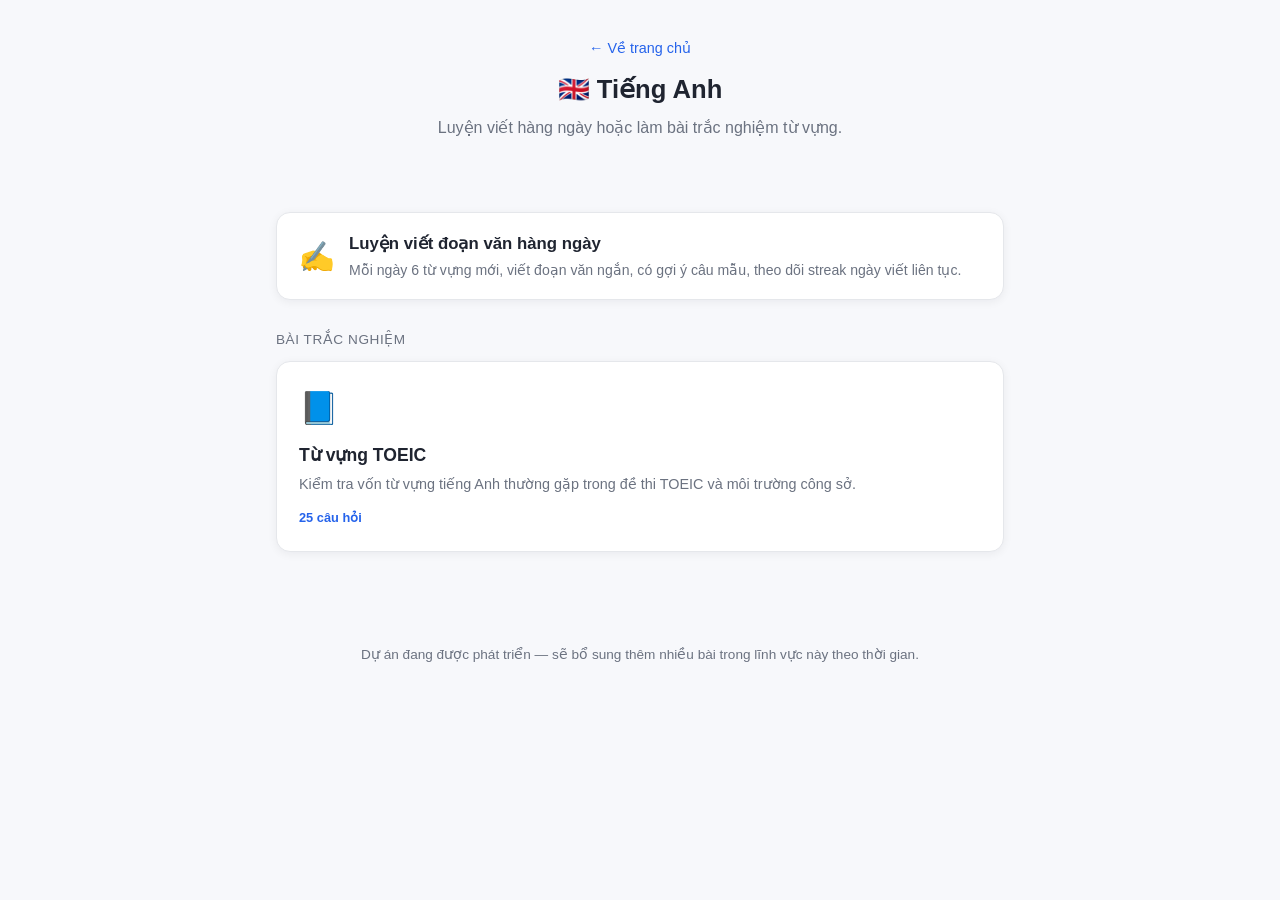
==== English/index.html @ 6055a102 "Tái cấu trúc: gộp toàn bộ nội dung Tiếng Anh vào thư mục English/, trang chủ chuyển thành danh sách " ====
<!DOCTYPE html>
<html lang="vi">
<head>
<meta charset="UTF-8">
<meta name="viewport" content="width=device-width, initial-scale=1.0">
<title>Tiếng Anh — Ngân hàng bài tập kiểm tra kiến thức</title>
<link rel="stylesheet" href="../css/style.css">
</head>
<body>
  <header class="site-header">
    <a href="../index.html" class="back-link">&larr; Về trang chủ</a>
    <h1>🇬🇧 Tiếng Anh</h1>
    <p class="subtitle">Luyện viết hàng ngày hoặc làm bài trắc nghiệm từ vựng.</p>
  </header>

  <main class="container">
    <div class="feature-links">
      <a class="feature-link-card" href="writing.html">
        <span class="feature-link-icon">✍️</span>
        <span>
          <h3>Luyện viết đoạn văn hàng ngày</h3>
          <p>Mỗi ngày 6 từ vựng mới, viết đoạn văn ngắn, có gợi ý câu mẫu, theo dõi streak ngày viết liên tục.</p>
        </span>
      </a>
    </div>

    <p class="section-label">Bài trắc nghiệm</p>
    <div id="field-grid" class="field-grid">
      <p class="loading">Đang tải danh sách bài trắc nghiệm...</p>
    </div>
  </main>

  <footer class="site-footer">
    <p>Dự án đang được phát triển — sẽ bổ sung thêm nhiều bài trong lĩnh vực này theo thời gian.</p>
  </footer>

  <script src="js/index.js"></script>
</body>
</html>
---- css/style.css ----
:root {
  --bg: #f7f8fb;
  --card-bg: #ffffff;
  --text: #1f2430;
  --text-muted: #6b7280;
  --primary: #3b82f6;
  --primary-dark: #2563eb;
  --success: #16a34a;
  --error: #dc2626;
  --border: #e5e7eb;
  --radius: 14px;
  --shadow: 0 2px 10px rgba(15, 23, 42, 0.06);
}

* { box-sizing: border-box; }

body {
  margin: 0;
  font-family: "Segoe UI", -apple-system, BlinkMacSystemFont, Roboto, Arial, sans-serif;
  background: var(--bg);
  color: var(--text);
  line-height: 1.5;
}

.container {
  max-width: 760px;
  margin: 0 auto;
  padding: 24px 16px 60px;
}

.site-header {
  text-align: center;
  padding: 36px 16px 20px;
}

.site-header h1 {
  font-size: 1.6rem;
  margin: 0 0 8px;
}

.subtitle {
  color: var(--text-muted);
  margin: 0;
}

.site-footer {
  text-align: center;
  color: var(--text-muted);
  font-size: 0.85rem;
  padding: 20px 16px 40px;
}

/* ---- Field selection grid ---- */
.field-grid {
  display: grid;
  grid-template-columns: repeat(auto-fit, minmax(220px, 1fr));
  gap: 16px;
}

.field-card {
  display: block;
  background: var(--card-bg);
  border-radius: var(--radius);
  box-shadow: var(--shadow);
  padding: 22px;
  text-decoration: none;
  color: var(--text);
  border: 1px solid var(--border);
  transition: transform 0.15s ease, box-shadow 0.15s ease;
}

.field-card:hover {
  transform: translateY(-3px);
  box-shadow: 0 6px 18px rgba(15, 23, 42, 0.1);
}

.field-icon {
  font-size: 2rem;
  margin-bottom: 10px;
  display: block;
}

.field-card h3 {
  margin: 0 0 6px;
  font-size: 1.1rem;
}

.field-card p {
  margin: 0;
  color: var(--text-muted);
  font-size: 0.9rem;
}

.field-count {
  display: inline-block;
  margin-top: 12px;
  font-size: 0.8rem;
  font-weight: 600;
  color: var(--primary-dark);
}

.loading {
  color: var(--text-muted);
  text-align: center;
}

.error-text {
  color: var(--error);
  text-align: center;
}

/* ---- Quiz header / progress ---- */
.quiz-header {
  position: relative;
}

.back-link {
  display: inline-block;
  margin-bottom: 10px;
  color: var(--primary-dark);
  text-decoration: none;
  font-size: 0.9rem;
}

.back-link:hover { text-decoration: underline; }

.progress-bar {
  max-width: 480px;
  margin: 14px auto 6px;
  height: 8px;
  background: var(--border);
  border-radius: 999px;
  overflow: hidden;
}

.progress-fill {
  height: 100%;
  width: 0%;
  background: var(--primary);
  transition: width 0.25s ease;
}

.progress-text {
  margin: 0;
  font-size: 0.85rem;
  color: var(--text-muted);
}

/* ---- Question card ---- */
.question-card {
  background: var(--card-bg);
  border-radius: var(--radius);
  box-shadow: var(--shadow);
  border: 1px solid var(--border);
  padding: 24px;
}

.question-text {
  font-size: 1.1rem;
  margin: 0 0 18px;
}

.options-list {
  display: flex;
  flex-direction: column;
  gap: 10px;
}

.option-btn {
  text-align: left;
  padding: 12px 16px;
  border-radius: 10px;
  border: 1px solid var(--border);
  background: #fafafa;
  cursor: pointer;
  font-size: 1rem;
  color: var(--text);
  transition: background 0.15s ease, border-color 0.15s ease;
}

.option-btn:hover:not(:disabled) {
  border-color: var(--primary);
  background: #eef4ff;
}

.option-btn.correct {
  background: #dcfce7;
  border-color: var(--success);
  color: #14532d;
  font-weight: 600;
}

.option-btn.incorrect {
  background: #fee2e2;
  border-color: var(--error);
  color: #7f1d1d;
  font-weight: 600;
}

.option-btn:disabled {
  cursor: default;
}

.explanation {
  margin-top: 16px;
  padding: 12px 14px;
  background: #f1f5f9;
  border-radius: 10px;
  font-size: 0.9rem;
  color: var(--text-muted);
}

.next-wrap {
  margin-top: 18px;
  text-align: right;
}

/* ---- Buttons ---- */
.btn {
  display: inline-block;
  padding: 10px 20px;
  border-radius: 10px;
  border: none;
  font-size: 0.95rem;
  font-weight: 600;
  cursor: pointer;
  text-decoration: none;
  text-align: center;
}

.btn-primary {
  background: var(--primary);
  color: #fff;
}

.btn-primary:hover { background: var(--primary-dark); }

.btn-secondary {
  background: #fff;
  color: var(--text);
  border: 1px solid var(--border);
}

/* ---- Result screen ---- */
.hidden { display: none !important; }

.result-score {
  font-size: 2rem;
  font-weight: 700;
  text-align: center;
  margin: 10px 0;
}

.result-message {
  text-align: center;
  color: var(--text-muted);
  margin-bottom: 24px;
}

.review-list {
  display: flex;
  flex-direction: column;
  gap: 10px;
  margin-bottom: 24px;
}

.review-item {
  background: var(--card-bg);
  border: 1px solid var(--border);
  border-radius: 10px;
  padding: 12px 14px;
  font-size: 0.9rem;
}

.review-item.wrong { border-left: 4px solid var(--error); }
.review-item.right { border-left: 4px solid var(--success); }

.actions {
  display: flex;
  gap: 12px;
  justify-content: center;
  flex-wrap: wrap;
}

/* ---- Trang chủ: khối liên kết sang tính năng khác (không phải quiz trắc nghiệm) ---- */
.feature-links {
  display: flex;
  flex-direction: column;
  gap: 12px;
  margin-top: 28px;
}

.feature-link-card {
  display: flex;
  align-items: center;
  gap: 14px;
  background: var(--card-bg);
  border: 1px solid var(--border);
  border-radius: var(--radius);
  box-shadow: var(--shadow);
  padding: 18px 22px;
  text-decoration: none;
  color: var(--text);
  transition: transform 0.15s ease, box-shadow 0.15s ease;
}

.feature-link-card:hover {
  transform: translateY(-2px);
  box-shadow: 0 6px 18px rgba(15, 23, 42, 0.1);
}

.feature-link-icon {
  font-size: 1.8rem;
}

.feature-link-card h3 {
  margin: 0 0 4px;
  font-size: 1.05rem;
}

.feature-link-card p {
  margin: 0;
  color: var(--text-muted);
  font-size: 0.88rem;
}

.section-label {
  margin: 30px 0 10px;
  font-size: 0.85rem;
  text-transform: uppercase;
  letter-spacing: 0.04em;
  color: var(--text-muted);
}

/* ---- Trang luyện viết ---- */
.streak-badge {
  display: inline-block;
  margin-top: 10px;
  padding: 6px 14px;
  background: #fff7ed;
  border: 1px solid #fed7aa;
  color: #c2410c;
  border-radius: 999px;
  font-size: 0.85rem;
  font-weight: 600;
}

.writing-card {
  background: var(--card-bg);
  border-radius: var(--radius);
  box-shadow: var(--shadow);
  border: 1px solid var(--border);
  padding: 24px;
  margin-bottom: 28px;
}

.writing-card h3 {
  margin-top: 0;
}

.writing-instruction {
  color: var(--text-muted);
  font-size: 0.92rem;
}

.word-chips {
  display: grid;
  grid-template-columns: repeat(auto-fill, minmax(220px, 1fr));
  gap: 10px;
  margin: 16px 0 20px;
}

.word-chip {
  display: flex;
  flex-direction: column;
  align-items: stretch;
  gap: 6px;
  padding: 10px 12px;
  border-radius: 10px;
  border: 1px solid var(--border);
  background: #fafafa;
  font-size: 0.9rem;
}

.word-chip.done {
  background: #dcfce7;
  border-color: var(--success);
}

.chip-top {
  display: flex;
  align-items: center;
  gap: 8px;
}

.chip-check {
  font-weight: 700;
  color: var(--text-muted);
  width: 1.1em;
}

.word-chip.done .chip-check {
  color: var(--success);
}

.chip-word {
  font-weight: 700;
}

.chip-meaning {
  color: var(--text-muted);
}

.hint-btn {
  align-self: flex-start;
  background: none;
  border: none;
  color: #2563eb;
  font-size: 0.82rem;
  font-weight: 600;
  padding: 2px 0;
  cursor: pointer;
}

.hint-btn:hover {
  text-decoration: underline;
}

.hint-box {
  background: #eff6ff;
  border: 1px solid #bfdbfe;
  border-radius: 8px;
  padding: 8px 10px;
  margin-top: 2px;
}

.hint-box.hidden {
  display: none;
}

.hint-en {
  margin: 0 0 4px;
  font-style: italic;
  color: var(--text);
}

.hint-vi {
  margin: 0;
  color: var(--text-muted);
  font-size: 0.85rem;
}

.hint-unavailable {
  align-self: flex-start;
  color: var(--text-muted);
  font-size: 0.8rem;
  font-style: italic;
}

.paragraph-input {
  width: 100%;
  padding: 14px;
  border-radius: 10px;
  border: 1px solid var(--border);
  font-family: inherit;
  font-size: 1rem;
  resize: vertical;
  box-sizing: border-box;
}

.writing-footer {
  display: flex;
  justify-content: space-between;
  align-items: center;
  margin-top: 12px;
}

.word-count {
  color: var(--text-muted);
  font-size: 0.85rem;
}

.save-note {
  margin-top: 10px;
  font-size: 0.88rem;
  color: var(--text-muted);
  min-height: 1.2em;
}

.history-section h3 {
  margin-bottom: 14px;
}

.history-list {
  display: flex;
  flex-direction: column;
  gap: 12px;
}

.history-item {
  background: var(--card-bg);
  border: 1px solid var(--border);
  border-radius: 10px;
  padding: 14px 16px;
}

.history-date {
  font-weight: 700;
  font-size: 0.9rem;
}

.history-words {
  color: var(--primary-dark);
  font-size: 0.82rem;
  margin: 2px 0 8px;
}

.history-paragraph {
  margin: 0;
  font-size: 0.92rem;
  white-space: pre-wrap;
}
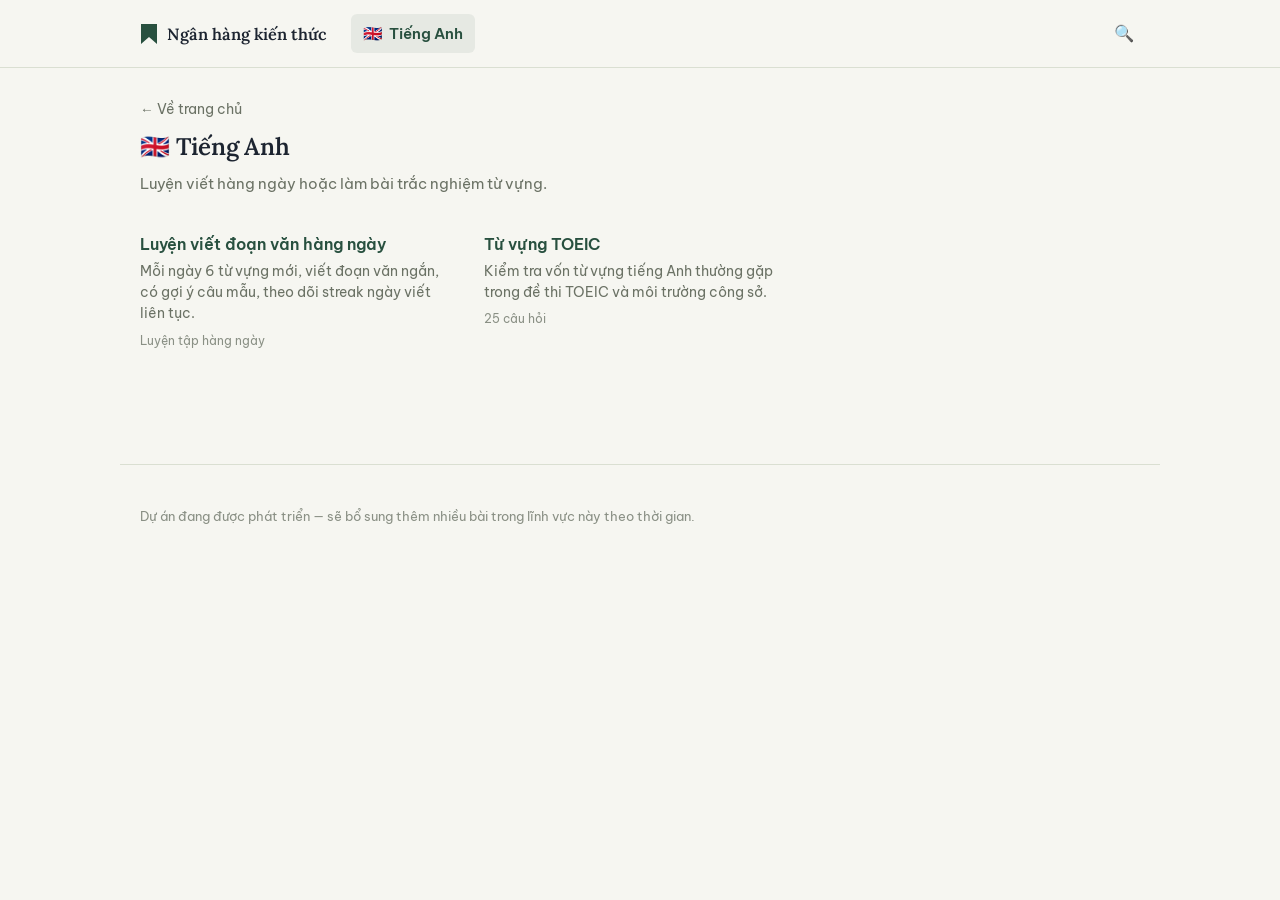
==== commit ed623a3e: "Làm mới giao diện theo phong cách trang web học tập: nav ngang, danh sách gọn, bộ nhận diện riêng - " ====
--- a/English/index.html
+++ b/English/index.html
@@ -4,29 +4,35 @@
 <meta charset="UTF-8">
 <meta name="viewport" content="width=device-width, initial-scale=1.0">
 <title>Tiếng Anh — Ngân hàng bài tập kiểm tra kiến thức</title>
+<link rel="preconnect" href="https://fonts.googleapis.com">
+<link rel="preconnect" href="https://fonts.gstatic.com" crossorigin>
+<link href="https://fonts.googleapis.com/css2?family=Be+Vietnam+Pro:wght@400;500;600;700&family=Lora:ital,wght@0,500;0,600;1,500&display=swap" rel="stylesheet">
 <link rel="stylesheet" href="../css/style.css">
 </head>
 <body>
+  <header class="site-nav" id="site-nav" data-base="../">
+    <div class="site-nav-inner">
+      <a class="nav-brand" href="../index.html">
+        <svg class="nav-mark" viewBox="0 0 18 22" xmlns="http://www.w3.org/2000/svg"><path d="M1 1h16v20l-8-7-8 7V1z"/></svg>
+        Ngân hàng kiến thức
+      </a>
+      <div class="nav-tabs" id="nav-tabs"></div>
+      <div class="nav-search" id="nav-search">
+        <button class="nav-search-toggle" id="nav-search-toggle" type="button" aria-label="Tìm kiếm">🔍</button>
+        <input class="nav-search-input" id="nav-search-input" type="text" placeholder="Tìm bài..." autocomplete="off">
+      </div>
+    </div>
+  </header>
+
   <header class="site-header">
     <a href="../index.html" class="back-link">&larr; Về trang chủ</a>
-    <h1>🇬🇧 Tiếng Anh</h1>
+    <h1 class="page-title">🇬🇧 Tiếng Anh</h1>
     <p class="subtitle">Luyện viết hàng ngày hoặc làm bài trắc nghiệm từ vựng.</p>
   </header>
 
   <main class="container">
-    <div class="feature-links">
-      <a class="feature-link-card" href="writing.html">
-        <span class="feature-link-icon">✍️</span>
-        <span>
-          <h3>Luyện viết đoạn văn hàng ngày</h3>
-          <p>Mỗi ngày 6 từ vựng mới, viết đoạn văn ngắn, có gợi ý câu mẫu, theo dõi streak ngày viết liên tục.</p>
-        </span>
-      </a>
-    </div>
-
-    <p class="section-label">Bài trắc nghiệm</p>
-    <div id="field-grid" class="field-grid">
-      <p class="loading">Đang tải danh sách bài trắc nghiệm...</p>
+    <div id="catalog-root">
+      <p class="loading">Đang tải danh sách bài...</p>
     </div>
   </main>
 
@@ -34,6 +40,8 @@
     <p>Dự án đang được phát triển — sẽ bổ sung thêm nhiều bài trong lĩnh vực này theo thời gian.</p>
   </footer>
 
+  <script src="../js/catalog.js"></script>
+  <script src="../js/navbar.js"></script>
   <script src="js/index.js"></script>
 </body>
 </html>
--- a/css/style.css
+++ b/css/style.css
@@ -1,134 +1,286 @@
 :root {
-  --bg: #f7f8fb;
-  --card-bg: #ffffff;
-  --text: #1f2430;
-  --text-muted: #6b7280;
-  --primary: #3b82f6;
-  --primary-dark: #2563eb;
-  --success: #16a34a;
-  --error: #dc2626;
-  --border: #e5e7eb;
-  --radius: 14px;
-  --shadow: 0 2px 10px rgba(15, 23, 42, 0.06);
+  /* Giấy thi trắng ngà lạnh + mực xanh than, 1 màu nhấn xanh rêu (bìa sách),
+     màu gạch chỉ dùng cho streak/báo lỗi — không dùng màu trang trí nào khác. */
+  --paper: #f6f6f1;
+  --paper-deep: #ededE6;
+  --ink: #1c2430;
+  --ink-muted: #6b7265;
+  --ink-faint: #8a9085;
+  --pine: #28503f;
+  --pine-dark: #1c3a2d;
+  --pine-10: rgba(40, 80, 63, 0.08);
+  --pine-20: rgba(40, 80, 63, 0.16);
+  --brick: #9c3b2e;
+  --brick-10: rgba(156, 59, 46, 0.08);
+  --rule: #dadfd2;
+
+  --font-serif: "Lora", Georgia, "Times New Roman", serif;
+  --font-sans: "Be Vietnam Pro", -apple-system, BlinkMacSystemFont, Roboto, Arial, sans-serif;
+
+  --radius: 8px;
 }
 
 * { box-sizing: border-box; }
 
 body {
   margin: 0;
-  font-family: "Segoe UI", -apple-system, BlinkMacSystemFont, Roboto, Arial, sans-serif;
-  background: var(--bg);
-  color: var(--text);
+  font-family: var(--font-sans);
+  background: var(--paper);
+  color: var(--ink);
+  line-height: 1.6;
+}
+
+h1, h2, h3 {
+  font-family: var(--font-serif);
+  font-weight: 600;
+  letter-spacing: -0.01em;
+}
+
+:focus-visible {
+  outline: 2px solid var(--pine);
+  outline-offset: 2px;
+}
+
+.container {
+  max-width: 1040px;
+  margin: 0 auto;
+  padding: 32px 20px 72px;
+}
+
+/* ---- Thanh nav (dùng chung mọi trang) ---- */
+.site-nav {
+  background: var(--paper);
+  border-bottom: 1px solid var(--rule);
+  position: sticky;
+  top: 0;
+  z-index: 10;
+}
+
+.site-nav-inner {
+  max-width: 1040px;
+  margin: 0 auto;
+  display: flex;
+  align-items: center;
+  gap: 24px;
+  padding: 14px 20px;
+}
+
+.nav-brand {
+  display: flex;
+  align-items: center;
+  gap: 9px;
+  text-decoration: none;
+  color: var(--ink);
+  font-family: var(--font-serif);
+  font-size: 1.02rem;
+  font-weight: 600;
+  flex-shrink: 0;
+  white-space: nowrap;
+}
+
+.nav-mark {
+  width: 18px;
+  height: 22px;
+  flex-shrink: 0;
+  fill: var(--pine);
+}
+
+.nav-tabs {
+  display: flex;
+  align-items: center;
+  gap: 2px;
+  flex: 1;
+  overflow-x: auto;
+  scrollbar-width: none;
+}
+
+.nav-tabs::-webkit-scrollbar { display: none; }
+
+.nav-tab {
+  display: inline-flex;
+  align-items: center;
+  gap: 6px;
+  padding: 7px 12px;
+  border-radius: 6px;
+  text-decoration: none;
+  color: var(--ink-muted);
+  font-size: 0.92rem;
+  white-space: nowrap;
+  transition: color 0.15s ease, background 0.15s ease;
+}
+
+.nav-tab:hover { color: var(--ink); background: var(--paper-deep); }
+
+.nav-tab.active {
+  color: var(--pine);
+  font-weight: 600;
+  background: var(--pine-10);
+}
+
+.nav-tab-icon { font-size: 0.98rem; }
+
+.nav-search {
+  position: relative;
+  display: flex;
+  align-items: center;
+  flex-shrink: 0;
+}
+
+.nav-search-toggle {
+  background: none;
+  border: none;
+  font-size: 1.02rem;
+  cursor: pointer;
+  color: var(--ink-muted);
+  padding: 6px;
+  border-radius: 6px;
+  line-height: 1;
+}
+
+.nav-search-toggle:hover { color: var(--pine); background: var(--paper-deep); }
+
+.nav-search-input {
+  width: 0;
+  opacity: 0;
+  padding: 0;
+  border: none;
+  border-bottom: 1px solid var(--rule);
+  font-family: var(--font-sans);
+  font-size: 0.92rem;
+  background: transparent;
+  color: var(--ink);
+  transition: width 0.2s ease, opacity 0.2s ease, padding 0.2s ease;
+}
+
+.nav-search.open .nav-search-input {
+  width: 180px;
+  opacity: 1;
+  padding: 4px 6px;
+  margin-left: 4px;
+}
+
+.nav-search-input:focus { outline: none; border-bottom-color: var(--pine); }
+
+/* ---- Trang chủ / mục lục lĩnh vực ---- */
+.intro-line {
+  margin: 4px 0 36px;
+  color: var(--ink-muted);
+  font-size: 1rem;
+  max-width: 560px;
+}
+
+.page-title {
+  font-size: 1.6rem;
+  margin: 0 0 6px;
+}
+
+.catalog-section { margin: 0 0 40px; }
+
+.catalog-section + .catalog-section {
+  border-top: 1px solid var(--rule);
+  padding-top: 36px;
+}
+
+.catalog-heading {
+  display: flex;
+  align-items: baseline;
+  gap: 10px;
+  font-size: 1.4rem;
+  margin: 0 0 6px;
+  color: var(--ink);
+  scroll-margin-top: 80px;
+}
+
+.catalog-heading-icon { font-size: 1.2rem; }
+
+.catalog-description {
+  margin: 0 0 20px;
+  color: var(--ink-muted);
+  font-size: 0.94rem;
+  max-width: 560px;
+}
+
+.catalog-grid {
+  display: grid;
+  grid-template-columns: repeat(auto-fill, minmax(240px, 1fr));
+  gap: 22px 32px;
+}
+
+.catalog-item-title {
+  display: block;
+  font-weight: 600;
+  color: var(--pine);
+  text-decoration: none;
+  font-size: 1rem;
+}
+
+.catalog-item-title:hover { text-decoration: underline; }
+
+.catalog-item-desc {
+  margin: 4px 0 0;
+  color: var(--ink-muted);
+  font-size: 0.88rem;
   line-height: 1.5;
 }
 
-.container {
-  max-width: 760px;
+.catalog-item-meta {
+  display: inline-block;
+  margin-top: 6px;
+  font-size: 0.78rem;
+  color: var(--ink-faint);
+}
+
+.catalog-empty { color: var(--ink-muted); font-style: italic; }
+.catalog-item.is-hidden { display: none; }
+.catalog-section.is-hidden { display: none; }
+
+.loading { color: var(--ink-muted); }
+.error-text { color: var(--brick); }
+
+.site-footer {
+  max-width: 1040px;
+  margin: 40px auto 0;
+  color: var(--ink-faint);
+  font-size: 0.82rem;
+  padding: 28px 20px 50px;
+  border-top: 1px solid var(--rule);
+}
+
+/* ---- Tiêu đề trang con (quiz / writing) ---- */
+.site-header {
+  max-width: 1040px;
   margin: 0 auto;
-  padding: 24px 16px 60px;
-}
-
-.site-header {
-  text-align: center;
-  padding: 36px 16px 20px;
+  padding: 28px 20px 4px;
 }
 
 .site-header h1 {
-  font-size: 1.6rem;
-  margin: 0 0 8px;
+  font-size: 1.5rem;
+  margin: 6px 0 6px;
 }
 
 .subtitle {
-  color: var(--text-muted);
+  color: var(--ink-muted);
   margin: 0;
-}
-
-.site-footer {
-  text-align: center;
-  color: var(--text-muted);
-  font-size: 0.85rem;
-  padding: 20px 16px 40px;
-}
-
-/* ---- Field selection grid ---- */
-.field-grid {
-  display: grid;
-  grid-template-columns: repeat(auto-fit, minmax(220px, 1fr));
-  gap: 16px;
-}
-
-.field-card {
-  display: block;
-  background: var(--card-bg);
-  border-radius: var(--radius);
-  box-shadow: var(--shadow);
-  padding: 22px;
-  text-decoration: none;
-  color: var(--text);
-  border: 1px solid var(--border);
-  transition: transform 0.15s ease, box-shadow 0.15s ease;
-}
-
-.field-card:hover {
-  transform: translateY(-3px);
-  box-shadow: 0 6px 18px rgba(15, 23, 42, 0.1);
-}
-
-.field-icon {
-  font-size: 2rem;
-  margin-bottom: 10px;
-  display: block;
-}
-
-.field-card h3 {
-  margin: 0 0 6px;
-  font-size: 1.1rem;
-}
-
-.field-card p {
-  margin: 0;
-  color: var(--text-muted);
-  font-size: 0.9rem;
-}
-
-.field-count {
-  display: inline-block;
-  margin-top: 12px;
-  font-size: 0.8rem;
-  font-weight: 600;
-  color: var(--primary-dark);
-}
-
-.loading {
-  color: var(--text-muted);
-  text-align: center;
-}
-
-.error-text {
-  color: var(--error);
-  text-align: center;
-}
-
-/* ---- Quiz header / progress ---- */
-.quiz-header {
-  position: relative;
+  font-size: 0.92rem;
 }
 
 .back-link {
   display: inline-block;
-  margin-bottom: 10px;
-  color: var(--primary-dark);
+  color: var(--ink-muted);
   text-decoration: none;
-  font-size: 0.9rem;
-}
-
-.back-link:hover { text-decoration: underline; }
+  font-size: 0.85rem;
+}
+
+.back-link:hover { color: var(--pine); text-decoration: underline; }
+
+/* ---- Quiz: tiến độ ---- */
+.quiz-header { position: relative; }
 
 .progress-bar {
   max-width: 480px;
-  margin: 14px auto 6px;
-  height: 8px;
-  background: var(--border);
+  margin: 16px 0 6px;
+  height: 7px;
+  background: var(--rule);
   border-radius: 999px;
   overflow: hidden;
 }
@@ -136,27 +288,30 @@
 .progress-fill {
   height: 100%;
   width: 0%;
-  background: var(--primary);
+  background: var(--pine);
   transition: width 0.25s ease;
 }
 
 .progress-text {
   margin: 0;
   font-size: 0.85rem;
-  color: var(--text-muted);
-}
-
-/* ---- Question card ---- */
+  color: var(--ink-muted);
+}
+
+/* ---- Quiz: câu hỏi ---- */
 .question-card {
-  background: var(--card-bg);
+  max-width: 680px;
+  margin: 0 auto;
+  background: #fff;
   border-radius: var(--radius);
-  box-shadow: var(--shadow);
-  border: 1px solid var(--border);
-  padding: 24px;
+  border: 1px solid var(--rule);
+  padding: 26px;
 }
 
 .question-text {
-  font-size: 1.1rem;
+  font-family: var(--font-serif);
+  font-size: 1.15rem;
+  font-weight: 500;
   margin: 0 0 18px;
 }
 
@@ -169,58 +324,55 @@
 .option-btn {
   text-align: left;
   padding: 12px 16px;
-  border-radius: 10px;
-  border: 1px solid var(--border);
-  background: #fafafa;
+  border-radius: 6px;
+  border: 1px solid var(--rule);
+  background: var(--paper);
   cursor: pointer;
-  font-size: 1rem;
-  color: var(--text);
+  font-size: 0.98rem;
+  font-family: inherit;
+  color: var(--ink);
   transition: background 0.15s ease, border-color 0.15s ease;
 }
 
 .option-btn:hover:not(:disabled) {
-  border-color: var(--primary);
-  background: #eef4ff;
+  border-color: var(--pine);
+  background: var(--pine-10);
 }
 
 .option-btn.correct {
-  background: #dcfce7;
-  border-color: var(--success);
-  color: #14532d;
+  background: var(--pine-10);
+  border-color: var(--pine);
+  color: var(--pine-dark);
   font-weight: 600;
 }
 
 .option-btn.incorrect {
-  background: #fee2e2;
-  border-color: var(--error);
-  color: #7f1d1d;
-  font-weight: 600;
-}
-
-.option-btn:disabled {
-  cursor: default;
-}
+  background: var(--brick-10);
+  border-color: var(--brick);
+  color: var(--brick);
+  font-weight: 600;
+}
+
+.option-btn:disabled { cursor: default; }
 
 .explanation {
   margin-top: 16px;
   padding: 12px 14px;
-  background: #f1f5f9;
-  border-radius: 10px;
+  background: var(--paper-deep);
+  border-radius: 6px;
   font-size: 0.9rem;
-  color: var(--text-muted);
-}
-
-.next-wrap {
-  margin-top: 18px;
-  text-align: right;
-}
-
-/* ---- Buttons ---- */
+  color: var(--ink-muted);
+}
+
+.next-wrap { margin-top: 18px; text-align: right; }
+
+/* ---- Nút bấm ---- */
 .btn {
   display: inline-block;
   padding: 10px 20px;
-  border-radius: 10px;
+  border-radius: 6px;
   border: none;
+  font-family: var(--font-sans);
   font-size: 0.95rem;
   font-weight: 600;
   cursor: pointer;
@@ -228,23 +380,22 @@
   text-align: center;
 }
 
-.btn-primary {
-  background: var(--primary);
-  color: #fff;
-}
-
-.btn-primary:hover { background: var(--primary-dark); }
+.btn-primary { background: var(--pine); color: #fff; }
+.btn-primary:hover { background: var(--pine-dark); }
 
 .btn-secondary {
   background: #fff;
-  color: var(--text);
-  border: 1px solid var(--border);
-}
-
-/* ---- Result screen ---- */
+  color: var(--ink);
+  border: 1px solid var(--rule);
+}
+
+.btn-secondary:hover { border-color: var(--pine); color: var(--pine); }
+
+/* ---- Quiz: kết quả ---- */
 .hidden { display: none !important; }
 
 .result-score {
+  font-family: var(--font-serif);
   font-size: 2rem;
   font-weight: 700;
   text-align: center;
@@ -253,7 +404,7 @@
 
 .result-message {
   text-align: center;
-  color: var(--text-muted);
+  color: var(--ink-muted);
   margin-bottom: 24px;
 }
 
@@ -262,18 +413,21 @@
   flex-direction: column;
   gap: 10px;
   margin-bottom: 24px;
+  max-width: 680px;
+  margin-left: auto;
+  margin-right: auto;
 }
 
 .review-item {
-  background: var(--card-bg);
-  border: 1px solid var(--border);
-  border-radius: 10px;
+  background: #fff;
+  border: 1px solid var(--rule);
+  border-radius: 6px;
   padding: 12px 14px;
   font-size: 0.9rem;
 }
 
-.review-item.wrong { border-left: 4px solid var(--error); }
-.review-item.right { border-left: 4px solid var(--success); }
+.review-item.wrong { border-left: 3px solid var(--brick); }
+.review-item.right { border-left: 3px solid var(--pine); }
 
 .actions {
   display: flex;
@@ -282,84 +436,32 @@
   flex-wrap: wrap;
 }
 
-/* ---- Trang chủ: khối liên kết sang tính năng khác (không phải quiz trắc nghiệm) ---- */
-.feature-links {
-  display: flex;
-  flex-direction: column;
-  gap: 12px;
-  margin-top: 28px;
-}
-
-.feature-link-card {
-  display: flex;
-  align-items: center;
-  gap: 14px;
-  background: var(--card-bg);
-  border: 1px solid var(--border);
-  border-radius: var(--radius);
-  box-shadow: var(--shadow);
-  padding: 18px 22px;
-  text-decoration: none;
-  color: var(--text);
-  transition: transform 0.15s ease, box-shadow 0.15s ease;
-}
-
-.feature-link-card:hover {
-  transform: translateY(-2px);
-  box-shadow: 0 6px 18px rgba(15, 23, 42, 0.1);
-}
-
-.feature-link-icon {
-  font-size: 1.8rem;
-}
-
-.feature-link-card h3 {
-  margin: 0 0 4px;
-  font-size: 1.05rem;
-}
-
-.feature-link-card p {
-  margin: 0;
-  color: var(--text-muted);
-  font-size: 0.88rem;
-}
-
-.section-label {
-  margin: 30px 0 10px;
-  font-size: 0.85rem;
-  text-transform: uppercase;
-  letter-spacing: 0.04em;
-  color: var(--text-muted);
-}
-
-/* ---- Trang luyện viết ---- */
+/* ---- Luyện viết ---- */
 .streak-badge {
   display: inline-block;
   margin-top: 10px;
-  padding: 6px 14px;
-  background: #fff7ed;
-  border: 1px solid #fed7aa;
-  color: #c2410c;
+  padding: 5px 13px;
+  background: var(--brick-10);
+  border: 1px solid rgba(156, 59, 46, 0.3);
+  color: var(--brick);
   border-radius: 999px;
   font-size: 0.85rem;
   font-weight: 600;
 }
 
 .writing-card {
-  background: var(--card-bg);
+  max-width: 680px;
+  margin: 0 auto 28px;
+  background: #fff;
   border-radius: var(--radius);
-  box-shadow: var(--shadow);
-  border: 1px solid var(--border);
-  padding: 24px;
-  margin-bottom: 28px;
-}
-
-.writing-card h3 {
-  margin-top: 0;
-}
+  border: 1px solid var(--rule);
+  padding: 26px;
+}
+
+.writing-card h3 { margin-top: 0; }
 
 .writing-instruction {
-  color: var(--text-muted);
+  color: var(--ink-muted);
   font-size: 0.92rem;
 }
 
@@ -376,83 +478,57 @@
   align-items: stretch;
   gap: 6px;
   padding: 10px 12px;
-  border-radius: 10px;
-  border: 1px solid var(--border);
-  background: #fafafa;
+  border-radius: 6px;
+  border: 1px solid var(--rule);
+  background: var(--paper);
   font-size: 0.9rem;
 }
 
-.word-chip.done {
-  background: #dcfce7;
-  border-color: var(--success);
-}
-
-.chip-top {
-  display: flex;
-  align-items: center;
-  gap: 8px;
-}
-
-.chip-check {
-  font-weight: 700;
-  color: var(--text-muted);
-  width: 1.1em;
-}
-
-.word-chip.done .chip-check {
-  color: var(--success);
-}
-
-.chip-word {
-  font-weight: 700;
-}
-
-.chip-meaning {
-  color: var(--text-muted);
-}
+.word-chip.done { background: var(--pine-10); border-color: var(--pine); }
+
+.chip-top { display: flex; align-items: center; gap: 8px; }
+
+.chip-check { font-weight: 700; color: var(--ink-muted); width: 1.1em; }
+.word-chip.done .chip-check { color: var(--pine); }
+
+.chip-word { font-weight: 700; }
+.chip-meaning { color: var(--ink-muted); }
 
 .hint-btn {
   align-self: flex-start;
   background: none;
   border: none;
-  color: #2563eb;
+  color: var(--pine);
+  font-family: inherit;
   font-size: 0.82rem;
   font-weight: 600;
   padding: 2px 0;
   cursor: pointer;
 }
 
-.hint-btn:hover {
-  text-decoration: underline;
-}
+.hint-btn:hover { text-decoration: underline; }
 
 .hint-box {
-  background: #eff6ff;
-  border: 1px solid #bfdbfe;
-  border-radius: 8px;
+  background: var(--paper-deep);
+  border: 1px solid var(--rule);
+  border-radius: 6px;
   padding: 8px 10px;
   margin-top: 2px;
 }
 
-.hint-box.hidden {
-  display: none;
-}
+.hint-box.hidden { display: none; }
 
 .hint-en {
   margin: 0 0 4px;
   font-style: italic;
-  color: var(--text);
-}
-
-.hint-vi {
-  margin: 0;
-  color: var(--text-muted);
-  font-size: 0.85rem;
-}
+  color: var(--ink);
+}
+
+.hint-vi { margin: 0; color: var(--ink-muted); font-size: 0.85rem; }
 
 .hint-unavailable {
   align-self: flex-start;
-  color: var(--text-muted);
+  color: var(--ink-faint);
   font-size: 0.8rem;
   font-style: italic;
 }
@@ -460,13 +536,17 @@
 .paragraph-input {
   width: 100%;
   padding: 14px;
-  border-radius: 10px;
-  border: 1px solid var(--border);
-  font-family: inherit;
+  border-radius: 6px;
+  border: 1px solid var(--rule);
+  font-family: var(--font-sans);
   font-size: 1rem;
+  background: #fff;
+  color: var(--ink);
   resize: vertical;
   box-sizing: border-box;
 }
+
+.paragraph-input:focus { outline: none; border-color: var(--pine); }
 
 .writing-footer {
   display: flex;
@@ -475,21 +555,21 @@
   margin-top: 12px;
 }
 
-.word-count {
-  color: var(--text-muted);
-  font-size: 0.85rem;
-}
+.word-count { color: var(--ink-muted); font-size: 0.85rem; }
 
 .save-note {
   margin-top: 10px;
   font-size: 0.88rem;
-  color: var(--text-muted);
+  color: var(--ink-muted);
   min-height: 1.2em;
 }
 
-.history-section h3 {
-  margin-bottom: 14px;
-}
+.history-section {
+  max-width: 680px;
+  margin: 0 auto;
+}
+
+.history-section h3 { margin-bottom: 14px; }
 
 .history-list {
   display: flex;
@@ -498,22 +578,19 @@
 }
 
 .history-item {
-  background: var(--card-bg);
-  border: 1px solid var(--border);
-  border-radius: 10px;
+  background: #fff;
+  border: 1px solid var(--rule);
+  border-radius: 6px;
   padding: 14px 16px;
 }
 
 .history-date {
+  font-family: var(--font-serif);
   font-weight: 700;
   font-size: 0.9rem;
 }
 
-.history-words {
-  color: var(--primary-dark);
-  font-size: 0.82rem;
-  margin: 2px 0 8px;
-}
+.history-words { color: var(--pine); font-size: 0.82rem; margin: 2px 0 8px; }
 
 .history-paragraph {
   margin: 0;
